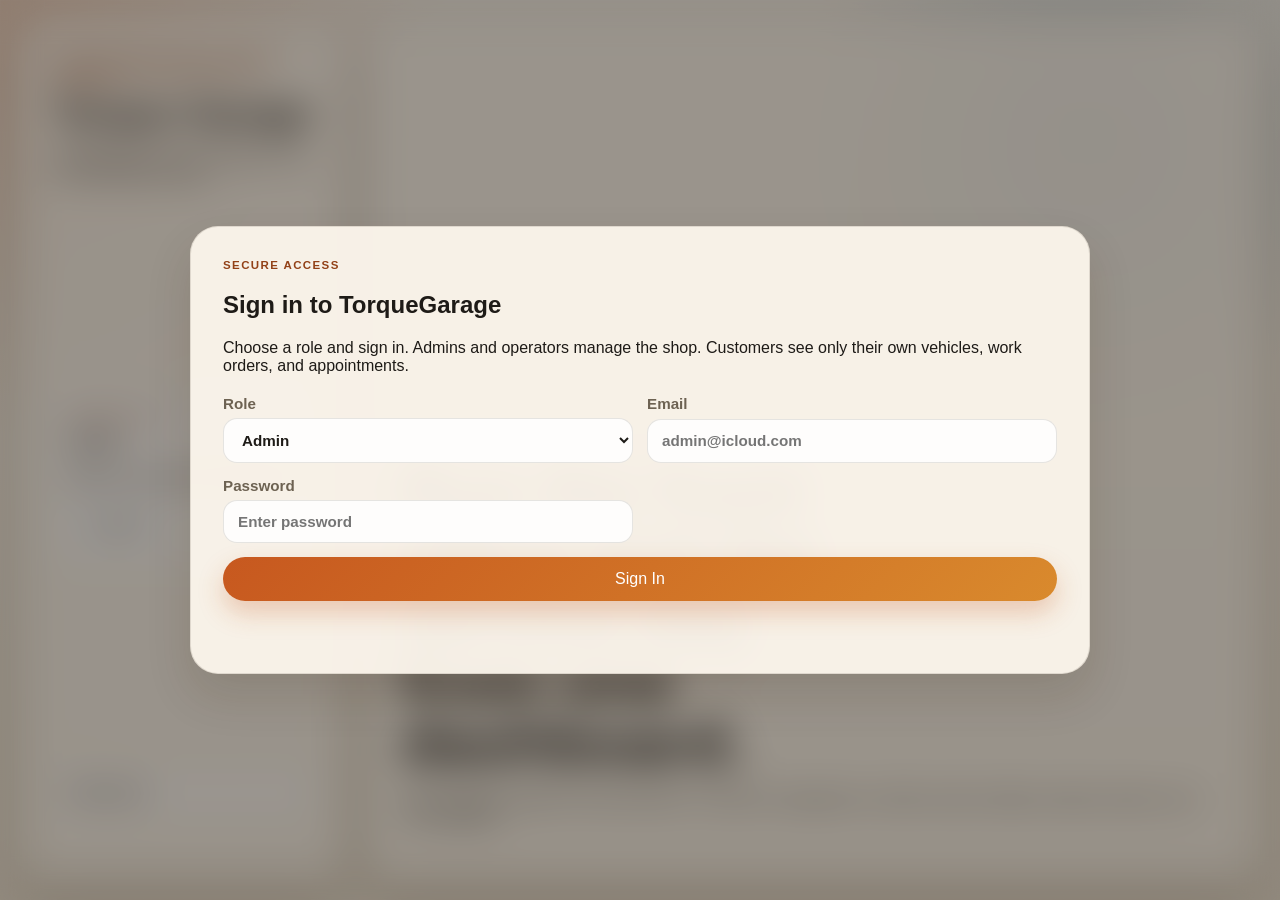
==== public/index.html @ d1257f47 "Initial commit" ====
<!DOCTYPE html>
<html lang="en">
<head>
  <!-- =============================
       DOCUMENT METADATA + STYLESHEET
       ============================= -->
  <meta charset="UTF-8">
  <meta name="viewport" content="width=device-width, initial-scale=1.0">
  <title>Torque Garage | Auto Repair Shop Manager</title>
  <link rel="stylesheet" href="style.css">
</head>
<body class="auth-locked">
  <!-- =============================
       LOGIN OVERLAY
       Shown before a session is active.
       ============================= -->
  <section class="login-shell" id="loginShell">
    <div class="login-card">
      <p class="eyebrow">Secure Access</p>
      <h2>Sign in to TorqueGarage</h2>
      <p>
        Choose a role and sign in. Admins and operators manage the shop. Customers see only their own vehicles, work orders, and appointments.
      </p>
      <form id="loginForm" class="form-grid login-form">
        <label>
          Role
          <select name="role" id="loginRole" required>
            <option value="admin">Admin</option>
            <option value="operator">Operator</option>
            <option value="customer">Customer</option>
          </select>
        </label>
        <label>
          Email
          <input name="email" type="email" placeholder="admin@icloud.com" required>
        </label>
        <label>
          Password
          <input name="password" type="password" placeholder="Enter password" required>
        </label>
        <button type="submit" class="primary-btn form-btn">Sign In</button>
      </form>
      <p id="loginMessage" class="login-message" aria-live="polite"></p>
    </div>
  </section>

  <!-- =============================
       MAIN APPLICATION SHELL
       Sidebar navigation + content panels.
       ============================= -->
  <div class="app-shell">
    <!-- =============================
         LEFT SIDEBAR
         Brand, session state, and role-aware nav.
         ============================= -->
    <aside class="sidebar">
      <div>
        <p class="eyebrow">Cloud-Based Vehicle Service Tracking and Diagnostics System</p>
        <h1>Torque Garage</h1>
        <p>A lightweight service operations hub for small repair shops.</p>
      </div>

      <div class="session-card">
        <p class="eyebrow">Signed in as</p>
        <strong id="sessionName">Guest</strong>
        <p id="sessionRole">No active session</p>
        <button type="button" id="logoutButton" class="secondary-btn">Log Out</button>
      </div>

      <nav class="sidebar-nav" aria-label="Primary">
        <a href="#dashboard">Dashboard</a>
        <a href="#customers" data-admin-role>Customers</a>
        <a href="#vehicles" data-admin-only>Vehicles</a>
        <a href="#inventory" data-admin-role>Inventory</a>
        <a href="#customer-portal" data-customer-only>My Portal</a>
      </nav>
    </aside>

    <!-- =============================
         MAIN DASHBOARD CONTENT
         Shared home area plus role-specific sections.
         ============================= -->
    <main class="main-content">
      <!-- =============================
           HERO / DASHBOARD OVERVIEW
           ============================= -->
      <section class="hero" id="dashboard">
        <div>
          <p class="eyebrow" id="heroEyebrow">Auto Repair Shop Management MVP</p>
          <h2 id="heroTitle">Run the front office and the service bay from one dashboard.</h2>
          <p id="heroCopy">
            This prototype supports local persistence, customer management, vehicle records, delete customer actions, and VIN validation.
          </p>
        </div>
        <div class="hero-actions" data-admin-only>
          <button type="button" class="primary-btn" data-action="seed">Reload Demo Data</button>
          <button type="button" class="secondary-btn" data-action="clear">Clear Saved Data</button>
        </div>
      </section>

      <!-- =============================
           ADMIN / STAFF METRICS
           High-level operational counters.
           ============================= -->
      <section class="metrics-grid" aria-label="Overview metrics" data-admin-only>
        <article class="metric-card">
          <p>Active Customers</p>
          <strong id="metricCustomers">0</strong>
        </article>
        <article class="metric-card">
          <p>Vehicles Tracked</p>
          <strong id="metricVehicles">0</strong>
        </article>
        <article class="metric-card">
          <p>Open Work Orders</p>
          <strong id="metricOpenOrders">0</strong>
        </article>
        <article class="metric-card">
          <p>Low Stock Parts</p>
          <strong id="metricLowStock">0</strong>
        </article>
      </section>

      <!-- =============================
           ADMIN SEARCH TOOLS
           Quick lookup for core records.
           ============================= -->
      <section class="panel-grid forms-layout" data-admin-role>
        <article class="panel">
          <div class="panel-heading">
            <p class="eyebrow">Search</p>
            <h3>Find customers, vehicles, and work orders</h3>
          </div>
          <form id="searchForm" class="form-grid">
            <label class="full-span">
              Search
              <input name="query" id="searchQueryField" type="search" placeholder="Search by customer, VIN, make, model, email, or work order service">
            </label>
          </form>
          <div id="searchResults" class="stack-list"></div>
        </article>
      </section>

      <!-- =============================
           CUSTOMER PORTAL
           Customer profile, vehicle, booking, and visit tracking.
           ============================= -->
      <section class="panel-grid forms-layout" data-customer-only id="customer-portal">
        <article class="panel">
          <div class="panel-heading">
            <p class="eyebrow">Customer Portal</p>
            <h3 id="portalTitle">My vehicles</h3>
          </div>
          <div id="customerSummary" class="stack-list"></div>
          <form id="customerPasswordForm" class="form-grid">
            <label>
              Current Password
              <input name="currentPassword" id="customerCurrentPassword" type="password" placeholder="Enter current password" required>
            </label>
            <label>
              New Password
              <input name="newPassword" id="customerNewPassword" type="password" placeholder="Enter new password" required>
            </label>
            <label class="full-span">
              Confirm New Password
              <input name="confirmPassword" id="customerConfirmPassword" type="password" placeholder="Confirm new password" required>
            </label>
            <p id="customerPasswordMessage" class="form-status full-span" aria-live="polite"></p>
            <button type="submit" class="primary-btn form-btn">Change Password</button>
          </form>
          <div id="customerVehicleList" class="stack-list"></div>
        </article>

        <article class="panel">
          <div class="panel-heading">
            <p class="eyebrow">Add Vehicle</p>
            <h3>Add your vehicle before booking</h3>
          </div>
          <form id="customerVehicleForm" class="form-grid" novalidate>
            <label>
              VIN
              <input
                name="vin"
                id="customerVehicleVin"
                type="text"
                placeholder="1HGCM82633A123456"
                maxlength="17"
                pattern="[A-HJ-NPR-Z0-9]{17}"
                required
              >
              <span id="customerVinValidationMessage" class="field-message" aria-live="polite"></span>
            </label>
            <label>
              Year
              <input name="year" id="customerVehicleYearField" type="number" min="1900" max="2099" placeholder="2020" required>
            </label>
            <label>
              Make
              <input name="make" id="customerVehicleMakeField" type="text" placeholder="Toyota" required>
            </label>
            <label>
              Model
              <input name="model" id="customerVehicleModelField" type="text" placeholder="Camry" required>
            </label>
            <label>
              Mileage
              <input name="mileage" id="customerVehicleMileageField" type="number" min="0" placeholder="42000" required>
            </label>
            <p id="customerVehicleFormMessage" class="form-status full-span" aria-live="polite"></p>
            <button type="submit" class="primary-btn form-btn">Save My Vehicle</button>
          </form>
        </article>

        <article class="panel">
          <div class="panel-heading">
            <p class="eyebrow">Book Appointment</p>
            <h3>Schedule your next visit</h3>
          </div>
          <form id="customerBookingForm" class="form-grid">
            <label>
              Vehicle
              <select name="vehicleId" id="customerBookingVehicleSelect" required></select>
            </label>
            <label>
              Service Type
              <select name="serviceType" id="customerBookingServiceSelect" required></select>
            </label>
            <label>
              Appointment Time
              <input name="appointmentAt" id="customerAppointmentAt" type="datetime-local" required>
            </label>
            <label class="full-span">
              Booking Note
              <input name="bookingNote" id="customerBookingNote" type="text" placeholder="Need shuttle ride or waiting room seating.">
            </label>
            <p id="customerBookingMessage" class="form-status full-span" aria-live="polite"></p>
            <button type="submit" class="primary-btn form-btn">Book Appointment</button>
          </form>
        </article>

        <article class="panel">
          <div class="panel-heading">
            <p class="eyebrow">Appointments</p>
            <h3 id="customerAppointmentsTitle">View upcoming visits</h3>
          </div>
          <div id="customerAppointmentList" class="stack-list"></div>
        </article>

        <article class="panel">
          <div class="panel-heading">
            <p class="eyebrow">Maintenance Checklist</p>
            <h3>Recommended next services</h3>
          </div>
          <div id="customerMaintenanceList" class="stack-list"></div>
        </article>
      </section>

      <!-- =============================
           CUSTOMER + VEHICLE MANAGEMENT
           Admin customer records and role-aware vehicle management.
           ============================= -->
      <section class="panel-grid forms-layout" data-admin-only>
        <article class="panel" id="customers" data-admin-role>
          <div class="panel-heading">
            <p class="eyebrow">Customers</p>
            <h3>Add a customer profile</h3>
          </div>
          <form id="customerForm" class="form-grid">
            <input type="hidden" name="id" id="customerIdField">
            <label>
              Full Name
              <input name="name" id="customerNameField" type="text" placeholder="First Last" required>
            </label>
            <label>
              Address
              <input name="address" id="customerAddressField" type="text" placeholder="123 Main St, Atlanta, GA" required>
            </label>
            <label>
              Phone
              <input name="phone" id="customerPhoneField" type="tel" placeholder="111-0101" required>
            </label>
            <label>
              Email
              <input name="email" id="customerEmailField" type="email" placeholder="@email.com" required>
            </label>
            <label>
              Loyalty Tier
              <select name="loyaltyTier" id="customerLoyaltyField">
                <option value="None">None</option>
                <option value="Silver">Silver</option>
                <option value="Gold">Gold</option>
                <option value="Fleet">Fleet</option>
              </select>
            </label>
            <p id="customerFormMessage" class="form-status full-span" aria-live="polite"></p>
            <div class="full-span hero-actions">
              <button type="submit" class="primary-btn" id="customerSubmitButton">Save Customer</button>
              <button type="button" class="secondary-btn" id="customerCancelButton" hidden>Cancel Edit</button>
            </div>
          </form>
          <div id="customerList" class="stack-list"></div>
        </article>

        <article class="panel" id="vehicles">
          <div class="panel-heading">
            <p class="eyebrow">Vehicles</p>
            <h3 id="vehiclesTitle">Register a vehicle</h3>
          </div>
          <div data-admin-role>
            <form id="vehicleForm" class="form-grid" novalidate>
              <input type="hidden" name="id" id="vehicleIdField">
              <label>
                Customer
                <select name="customerId" id="vehicleCustomerSelect" required></select>
              </label>
              <label>
                VIN
                <input
                  name="vin"
                  id="vehicleVin"
                  type="text"
                  placeholder="1HGCM82633A123456"
                  maxlength="17"
                  pattern="[A-HJ-NPR-Z0-9]{17}"
                  title="VIN must be 17 characters and cannot include I, O, or Q."
                  required
                >
                <span id="vinValidationMessage" class="field-message" aria-live="polite"></span>
              </label>
              <label>
                Year
                <input name="year" id="vehicleYearField" type="number" min="1900" max="2099" placeholder="2019" required>
              </label>
              <label>
                Make
                <input name="make" id="vehicleMakeField" type="text" placeholder="Honda" required>
              </label>
              <label>
                Model
                <input name="model" id="vehicleModelField" type="text" placeholder="Accord" required>
              </label>
              <label>
                Mileage
                <input name="mileage" id="vehicleMileageField" type="number" min="0" placeholder="64200" required>
              </label>
              <label>
                Warranty
                <input name="warranty" id="vehicleWarrantyField" type="text" placeholder="Powertrain until 80k miles">
              </label>
              <label class="full-span">
                Diagnostic Codes
                <input name="codes" id="vehicleCodesField" type="text" placeholder="P0420, P0302">
              </label>
              <p id="vehicleFormMessage" class="form-status full-span" aria-live="polite"></p>
              <div class="full-span hero-actions">
                <button type="submit" class="primary-btn" id="vehicleSubmitButton">Save Vehicle</button>
                <button type="button" class="secondary-btn" id="vehicleCancelButton" hidden>Cancel Edit</button>
              </div>
            </form>
          </div>
          <div id="vehicleList" class="stack-list"></div>
        </article>
      </section>

      <!-- =============================
           INVENTORY MANAGEMENT
           Admin-only parts catalog, stock, and pricing.
           ============================= -->
      <section class="panel-grid forms-layout" data-admin-role>
        <article class="panel" id="inventory">
          <div class="panel-heading">
            <p class="eyebrow">Inventory Management</p>
            <h3>Parts catalog and stock levels</h3>
          </div>
          <form id="inventoryForm" class="form-grid">
            <input type="hidden" name="id" id="inventoryIdField">
            <label>
              Part Name
              <input name="name" id="inventoryNameField" type="text" placeholder="Oil Filter" required>
            </label>
            <label>
              SKU
              <input name="sku" id="inventorySkuField" type="text" placeholder="OIL-118" required>
            </label>
            <label>
              Quantity
              <input name="quantity" id="inventoryQuantityField" type="number" min="0" placeholder="22" required>
            </label>
            <label>
              Reorder Threshold
              <input name="reorderPoint" id="inventoryReorderField" type="number" min="0" placeholder="10" required>
            </label>
            <label>
              Unit Cost
              <input name="price" id="inventoryPriceField" type="number" min="0" step="0.01" placeholder="11.50" required>
            </label>
            <p id="inventoryMessage" class="form-status full-span" aria-live="polite"></p>
            <div class="full-span hero-actions">
              <button type="submit" class="primary-btn" id="inventorySubmitButton">Save Part</button>
              <button type="button" class="secondary-btn" id="inventoryCancelButton" hidden>Cancel Edit</button>
            </div>
          </form>
          <div id="inventoryList" class="stack-list"></div>
        </article>
      </section>

      <section class="panel-grid forms-layout" data-admin-role>
        <article class="panel">
          <div class="panel-heading">
            <p class="eyebrow">Admin Status Board</p>
            <h3>Ongoing, pickup, completed, inventory</h3>
          </div>
          <div id="adminStatusBoard" class="stack-list"></div>
        </article>
      </section>

      <!-- =============================
           SERVICE OPERATIONS
           Appointment queue for admin and active jobs for operators.
           ============================= -->
      <section class="panel-grid forms-layout" data-admin-only id="service-ops">
        <article class="panel" data-admin-role>
          <div class="panel-heading">
            <div>
              <p class="eyebrow">Appointment Queue</p>
              <h3>Aappointment Update and Modify work order</h3>
            </div>
          </div>
          <div id="appointmentQueueList" class="stack-list"></div>
        </article>

        <article class="panel">
          <div class="panel-heading">
            <div>
              <p class="eyebrow">Operator Jobs</p>
              <h3>Start work and send completed jobs to admin</h3>
            </div>
          </div>
          <div id="operatorJobList" class="stack-list"></div>
        </article>
      </section>
    </main>
  </div>

  <!-- =============================
       APPLICATION LOGIC
       All interactive behavior lives in script.js.
       ============================= -->
  <script src="script.js"></script>
</body>
</html>
---- public/style.css ----
/* =============================
   DESIGN TOKENS
   Core color palette, shadows, and radii used across the app.
   ============================= */
:root {
      --bg: #f3ede2;
      --bg-strong: #fff9ef;
      --panel: rgba(255, 249, 239, 0.78);
      --panel-border: rgba(48, 41, 29, 0.12);
      --text: #1e1b17;
      --muted: #6d6252;
      --accent: #c7581f;
      --accent-dark: #924117;
      --blue: #1f5f8f;
      --green: #237a57;
      --red: #a03d33;
      --shadow: 0 22px 45px rgba(57, 38, 14, 0.14);
      --radius-lg: 28px;
      --radius-md: 18px;
      --radius-sm: 12px;
}

/* =============================
   GLOBAL RESET + DOCUMENT DEFAULTS
   Normalizes box sizing and sets the base page behavior.
   ============================= */
* {
  box-sizing: border-box;
}

    html {
      scroll-behavior: smooth;
    }

body {
      margin: 0;
      min-height: 100vh;
      font-family: "Avenir Next", "Segoe UI", sans-serif;
      color: var(--text);
      background:
        radial-gradient(circle at top left, rgba(199, 88, 31, 0.22), transparent 28%),
        radial-gradient(circle at 85% 15%, rgba(31, 95, 143, 0.18), transparent 22%),
        linear-gradient(180deg, #f7f1e7 0%, #efe5d4 100%);
}

/* =============================
   AUTHENTICATION STATE MODIFIERS
   Control whether the app is blurred or the login overlay is hidden.
   ============================= */
body.auth-locked .app-shell {
      filter: blur(8px);
      pointer-events: none;
      user-select: none;
    }

    body.auth-ready .login-shell {
      display: none;
    }

body::before {
      content: "";
      position: fixed;
      inset: 0;
      pointer-events: none;
      background-image:
        linear-gradient(rgba(255, 255, 255, 0.18) 1px, transparent 1px),
        linear-gradient(90deg, rgba(255, 255, 255, 0.18) 1px, transparent 1px);
      background-size: 44px 44px;
      mask-image: linear-gradient(180deg, rgba(0, 0, 0, 0.32), transparent 85%);
}

/* =============================
   APP LAYOUT SHELL
   Two-column desktop layout for sidebar + main content.
   ============================= */
.app-shell {
      display: grid;
      grid-template-columns: 320px 1fr;
      gap: 24px;
      padding: 24px;
}

/* =============================
   LOGIN OVERLAY
   Full-screen entry state shown before authentication succeeds.
   ============================= */
.login-shell {
      position: fixed;
      inset: 0;
      z-index: 20;
      display: grid;
      place-items: center;
      padding: 24px;
      background: rgba(17, 13, 8, 0.42);
      backdrop-filter: blur(18px);
}

.login-card {
      width: min(900px, 100%);
      padding: 32px;
      border-radius: var(--radius-lg);
      background: rgba(255, 249, 239, 0.92);
      border: 1px solid var(--panel-border);
      box-shadow: var(--shadow);
}

/* Login-specific spacing and feedback messaging. */
.login-form {
      margin-top: 20px;
    }

.login-message {
      min-height: 1.4rem;
      margin: 10px 0 0;
      color: var(--accent-dark);
      font-weight: 600;
}

/* =============================
   CORE PANEL SURFACES
   Shared frosted-glass treatment for major containers.
   ============================= */
.sidebar,
.panel,
.hero,
    .metric-card {
      backdrop-filter: blur(16px);
      background: var(--panel);
      border: 1px solid var(--panel-border);
      box-shadow: var(--shadow);
}

/* =============================
   SIDEBAR
   Persistent brand, session details, and primary navigation.
   ============================= */
.sidebar {
      position: sticky;
      top: 24px;
      align-self: start;
      min-height: calc(100vh - 48px);
      display: flex;
      flex-direction: column;
      justify-content: space-between;
      padding: 28px;
      border-radius: var(--radius-lg);
}

/* Small uppercase section labels used throughout the UI. */
.eyebrow {
      margin: 0 0 8px;
      text-transform: uppercase;
      letter-spacing: 0.12em;
      font-size: 0.72rem;
      color: var(--accent-dark);
      font-weight: 700;
}

/* Shared heading typography for branded dashboard sections. */
.sidebar h1,
.hero h2,
.panel h3,
    .list-card h4 {
      margin: 0;
      font-family: "Trebuchet MS", "Avenir Next Condensed", sans-serif;
}

.sidebar h1 {
      font-size: 2.3rem;
      line-height: 0.95;
}

/* Muted secondary body copy in the sidebar and supporting text blocks. */
.sidebar-copy {
      color: var(--muted);
      margin: 14px 0 0;
      max-width: 18rem;
}

/* Session summary card displayed under the brand block. */
.session-card {
      margin-top: 20px;
      padding: 16px;
      border-radius: var(--radius-md);
      background: rgba(255, 255, 255, 0.48);
      border: 1px solid rgba(48, 41, 29, 0.08);
}

.session-card strong {
      display: block;
      font-family: "Trebuchet MS", "Avenir Next Condensed", sans-serif;
      font-size: 1.1rem;
}

.logout-btn {
      width: 100%;
      margin-top: 12px;
}

/* Navigation chip list for role-aware sidebar links. */
.sidebar-nav {
      display: grid;
      gap: 10px;
      margin: 32px 0;
}

.sidebar-nav a {
      color: var(--text);
      text-decoration: none;
      padding: 12px 14px;
      border-radius: 999px;
      background: rgba(255, 255, 255, 0.48);
      border: 1px solid rgba(48, 41, 29, 0.08);
      transition: transform 180ms ease, background 180ms ease;
}

.sidebar-nav a:hover,
.sidebar-nav a:focus-visible {
      transform: translateX(5px);
      background: rgba(199, 88, 31, 0.12);
}

/* =============================
   MAIN CONTENT + HERO
   Dashboard intro area and call-to-action controls.
   ============================= */
.main-content {
      display: grid;
      gap: 24px;
}

.hero {
      display: flex;
      justify-content: space-between;
      gap: 24px;
      align-items: end;
      padding: 32px;
      border-radius: var(--radius-lg);
}

.hero h2 {
      font-size: clamp(2rem, 5vw, 4rem);
      line-height: 0.98;
      max-width: 12ch;
}

.hero-copy {
      max-width: 56ch;
      color: var(--muted);
      margin: 14px 0 0;
      font-size: 1.05rem;
}

.hero-actions {
      display: flex;
      flex-wrap: wrap;
      gap: 12px;
}

/* Ensure form controls inherit the same typography as the surrounding UI. */
button,
input,
    textarea,
    select {
      font: inherit;
}

/* =============================
   BUTTON SYSTEM
   Primary, secondary, and danger actions.
   ============================= */
.primary-btn,
.secondary-btn,
    .danger-btn {
      border: 0;
      border-radius: 999px;
      padding: 13px 18px;
      cursor: pointer;
      transition: transform 180ms ease, box-shadow 180ms ease, background 180ms ease;
}

.primary-btn {
      background: linear-gradient(135deg, var(--accent), #d98a2d);
      color: white;
      box-shadow: 0 12px 26px rgba(199, 88, 31, 0.28);
}

.secondary-btn {
      background: rgba(255, 255, 255, 0.65);
      color: var(--text);
      border: 1px solid rgba(48, 41, 29, 0.1);
}

.danger-btn {
      background: rgba(160, 61, 51, 0.12);
      color: var(--red);
      border: 1px solid rgba(160, 61, 51, 0.16);
}

.primary-btn:hover,
    .secondary-btn:hover,
    .danger-btn:hover,
    .primary-btn:focus-visible,
    .secondary-btn:focus-visible,
    .danger-btn:focus-visible {
      transform: translateY(-2px);
}

/* =============================
   GRID LAYOUTS
   Shared grid patterns for metrics, forms, and multi-panel sections.
   ============================= */
.metrics-grid,
.panel-grid {
      display: grid;
      gap: 20px;
}

.metrics-grid {
      grid-template-columns: repeat(4, minmax(0, 1fr));
}

/* Metric cards used for top-line admin dashboard numbers. */
.metric-card {
      padding: 22px;
      border-radius: var(--radius-md);
      display: grid;
      gap: 8px;
}

.metric-card p,
    .list-card p,
    .stack-meta,
    .empty-state,
    label,
    .field-message {
      color: var(--muted);
}

.metric-card strong {
      font-family: "Space Grotesk", sans-serif;
      font-size: 2.25rem;
}

.panel-grid {
      grid-template-columns: repeat(2, minmax(0, 1fr));
}

.forms-layout .panel {
      min-height: 100%;
}

/* Base panel container used for each dashboard module. */
.panel {
      padding: 24px;
      border-radius: var(--radius-lg);
}

.panel-heading {
      display: flex;
      justify-content: space-between;
      align-items: start;
      margin-bottom: 18px;
}

.panel h3 {
      font-size: 1.5rem;
}

/* Two-column form grid used in most CRUD forms. */
.form-grid {
      display: grid;
      grid-template-columns: repeat(2, minmax(0, 1fr));
      gap: 14px;
      margin-bottom: 18px;
}

/* Label stack keeps field title and control aligned vertically. */
label {
      display: grid;
      gap: 6px;
      font-size: 0.95rem;
      font-weight: 600;
}

input,
textarea,
select {
      width: 100%;
      border-radius: 14px;
      border: 1px solid rgba(48, 41, 29, 0.12);
      background: rgba(255, 255, 255, 0.88);
      padding: 12px 14px;
      color: var(--text);
}

/* Focus styling to make active fields obvious without harsh outlines. */
input:focus,
textarea:focus,
    select:focus {
      outline: 2px solid rgba(199, 88, 31, 0.28);
      border-color: rgba(199, 88, 31, 0.4);
}

/* Invalid state used by VIN and mileage validation. */
input.is-invalid {
      border-color: rgba(160, 61, 51, 0.55);
      box-shadow: 0 0 0 3px rgba(160, 61, 51, 0.12);
}

/* Inline validation and helper text under fields or forms. */
.field-message {
      min-height: 1.25rem;
      font-size: 0.9rem;
      font-weight: 600;
      color: var(--red);
}

.form-status {
      min-height: 1.25rem;
      margin: -4px 0 8px;
      font-size: 0.92rem;
      font-weight: 600;
      color: var(--accent-dark);
}

/* Utility helpers for full-width fields and buttons inside grid forms. */
.full-span,
.form-btn {
      grid-column: 1 / -1;
}

/* =============================
   LISTS, CARDS, AND STATUS PILLS
   Reusable record display styles for customers, vehicles, inventory, and jobs.
   ============================= */
.stack-list {
      display: grid;
      gap: 12px;
}

.list-card {
      position: relative;
      overflow: hidden;
      border-radius: var(--radius-md);
      padding: 18px;
      background: rgba(255, 255, 255, 0.58);
      border: 1px solid rgba(48, 41, 29, 0.08);
}

.list-card::after {
      content: "";
      position: absolute;
      inset: auto -40px -40px auto;
      width: 110px;
      height: 110px;
      border-radius: 50%;
      background: radial-gradient(circle, rgba(199, 88, 31, 0.14), transparent 65%);
}

.list-card h4 {
      font-size: 1.1rem;
      margin-bottom: 6px;
}

/* Flexible row for compact metadata pills. */
.stack-meta {
      display: flex;
      flex-wrap: wrap;
      gap: 10px;
      margin: 8px 0 0;
      font-size: 0.94rem;
}

/* Rounded status/value chip used across cards and dashboards. */
.pill {
      display: inline-flex;
      align-items: center;
      gap: 6px;
      padding: 6px 10px;
      border-radius: 999px;
      background: rgba(30, 27, 23, 0.06);
}

/* Inline action row inside list cards. */
.list-actions {
      display: flex;
      gap: 10px;
      margin-top: 12px;
}

/* Empty-state treatment for blank lists or unsupported states. */
.empty-state {
      padding: 16px;
      border-radius: var(--radius-md);
      background: rgba(255, 255, 255, 0.44);
      border: 1px dashed rgba(48, 41, 29, 0.14);
}

/* Subsection title used inside a larger card, such as bay/operator grouping. */
.subsection-heading {
      margin: 18px 0 10px;
      font-size: 0.95rem;
      font-weight: 700;
      color: var(--text);
}

[hidden] {
  display: none !important;
}

/* =============================
   RESPONSIVE ADJUSTMENTS
   Collapse the desktop grid into a single-column mobile-friendly layout.
   ============================= */
@media (max-width: 1180px) {
      .app-shell,
      .metrics-grid,
      .panel-grid {
        grid-template-columns: 1fr;
      }

      .sidebar {
        position: static;
        min-height: auto;
      }

      .hero {
        flex-direction: column;
        align-items: start;
      }
}

@media (max-width: 720px) {
      .app-shell {
        padding: 16px;
      }

      .sidebar,
      .hero,
      .panel,
      .login-card {
        padding: 20px;
      }

      .form-grid {
        grid-template-columns: 1fr;
      }

      .hero h2 {
        max-width: none;
      }
    }
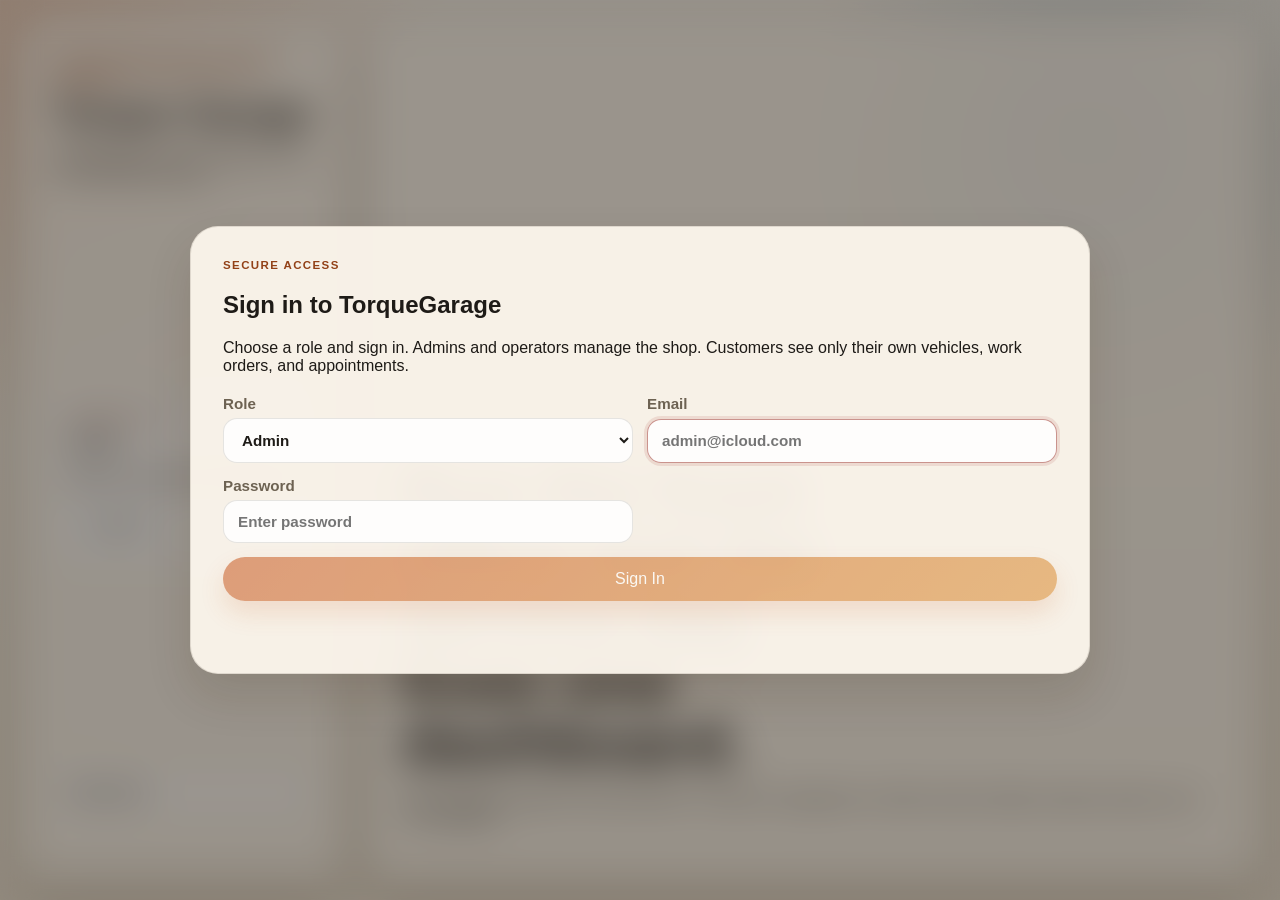
==== commit 18f30536: "Add form validation and submit state handling" ====
--- a/public/index.html
+++ b/public/index.html
@@ -32,13 +32,13 @@
         </label>
         <label>
           Email
-          <input name="email" type="email" placeholder="admin@icloud.com" required>
+          <input name="email" id="loginEmailField" type="email" placeholder="admin@icloud.com" required>
         </label>
         <label>
           Password
-          <input name="password" type="password" placeholder="Enter password" required>
+          <input name="password" id="loginPasswordField" type="password" placeholder="Enter password" required>
         </label>
-        <button type="submit" class="primary-btn form-btn">Sign In</button>
+        <button type="submit" class="primary-btn form-btn" id="loginSubmitButton">Sign In</button>
       </form>
       <p id="loginMessage" class="login-message" aria-live="polite"></p>
     </div>
@@ -70,8 +70,11 @@
       <nav class="sidebar-nav" aria-label="Primary">
         <a href="#dashboard">Dashboard</a>
         <a href="#customers" data-admin-role>Customers</a>
+        <a href="#operators" data-admin-role>Operators</a>
         <a href="#vehicles" data-admin-only>Vehicles</a>
         <a href="#inventory" data-admin-role>Inventory</a>
+        <a href="#adminStatusBoard" data-admin-role>Status Board</a>
+        <a href="#service-ops" data-admin-role>Appoinment Queue</a>
         <a href="#customer-portal" data-customer-only>My Portal</a>
       </nav>
     </aside>
@@ -139,6 +142,14 @@
           </form>
           <div id="searchResults" class="stack-list"></div>
         </article>
+
+        <article class="panel">
+          <div class="panel-heading">
+            <p class="eyebrow">Admin Status Board</p>
+            <h3>Ongoing, pickup, completed, inventory</h3>
+          </div>
+          <div id="adminStatusBoard" class="stack-list"></div>
+        </article>
       </section>
 
       <!-- =============================
@@ -166,7 +177,7 @@
               <input name="confirmPassword" id="customerConfirmPassword" type="password" placeholder="Confirm new password" required>
             </label>
             <p id="customerPasswordMessage" class="form-status full-span" aria-live="polite"></p>
-            <button type="submit" class="primary-btn form-btn">Change Password</button>
+            <button type="submit" class="primary-btn form-btn" id="customerPasswordSubmitButton">Change Password</button>
           </form>
           <div id="customerVehicleList" class="stack-list"></div>
         </article>
@@ -207,7 +218,7 @@
               <input name="mileage" id="customerVehicleMileageField" type="number" min="0" placeholder="42000" required>
             </label>
             <p id="customerVehicleFormMessage" class="form-status full-span" aria-live="polite"></p>
-            <button type="submit" class="primary-btn form-btn">Save My Vehicle</button>
+            <button type="submit" class="primary-btn form-btn" id="customerVehicleSubmitButton">Save My Vehicle</button>
           </form>
         </article>
 
@@ -234,7 +245,7 @@
               <input name="bookingNote" id="customerBookingNote" type="text" placeholder="Need shuttle ride or waiting room seating.">
             </label>
             <p id="customerBookingMessage" class="form-status full-span" aria-live="polite"></p>
-            <button type="submit" class="primary-btn form-btn">Book Appointment</button>
+            <button type="submit" class="primary-btn form-btn" id="customerBookingSubmitButton">Book Appointment</button>
           </form>
         </article>
 
@@ -301,6 +312,32 @@
           <div id="customerList" class="stack-list"></div>
         </article>
 
+        <article class="panel" id="operators" data-admin-role>
+          <div class="panel-heading">
+            <p class="eyebrow">Operators</p>
+            <h3>Manage operator accounts</h3>
+          </div>
+          <form id="operatorForm" class="form-grid">
+            <input type="hidden" name="id" id="operatorIdField">
+            <label>
+              Full Name
+              <input name="name" id="operatorNameField" type="text" placeholder="Alex Rivera" required>
+            </label>
+            <label>
+              Email
+              <input name="email" id="operatorEmailField" type="email" placeholder="alex.rivera@icloud.com" required>
+            </label>
+            <p id="operatorFormMessage" class="form-status full-span" aria-live="polite"></p>
+            <div class="full-span hero-actions">
+              <button type="submit" class="primary-btn" id="operatorSubmitButton">Save Operator</button>
+              <button type="button" class="secondary-btn" id="operatorCancelButton" hidden>Cancel Edit</button>
+            </div>
+          </form>
+          <div id="operatorList" class="stack-list"></div>
+        </article>
+      </section>
+
+      <section class="panel-grid forms-layout" data-admin-only>
         <article class="panel" id="vehicles">
           <div class="panel-heading">
             <p class="eyebrow">Vehicles</p>
@@ -360,13 +397,7 @@
           </div>
           <div id="vehicleList" class="stack-list"></div>
         </article>
-      </section>
-
-      <!-- =============================
-           INVENTORY MANAGEMENT
-           Admin-only parts catalog, stock, and pricing.
-           ============================= -->
-      <section class="panel-grid forms-layout" data-admin-role>
+
         <article class="panel" id="inventory">
           <div class="panel-heading">
             <p class="eyebrow">Inventory Management</p>
@@ -401,16 +432,6 @@
             </div>
           </form>
           <div id="inventoryList" class="stack-list"></div>
-        </article>
-      </section>
-
-      <section class="panel-grid forms-layout" data-admin-role>
-        <article class="panel">
-          <div class="panel-heading">
-            <p class="eyebrow">Admin Status Board</p>
-            <h3>Ongoing, pickup, completed, inventory</h3>
-          </div>
-          <div id="adminStatusBoard" class="stack-list"></div>
         </article>
       </section>
 
@@ -422,8 +443,41 @@
         <article class="panel" data-admin-role>
           <div class="panel-heading">
             <div>
+              <p class="eyebrow">Admin Booking</p>
+              <h3>Book an appointment for a customer</h3>
+            </div>
+          </div>
+          <form id="adminBookingForm" class="form-grid">
+            <label>
+              Customer
+              <select name="customerId" id="adminBookingCustomerSelect" required></select>
+            </label>
+            <label>
+              Vehicle
+              <select name="vehicleId" id="adminBookingVehicleSelect" required></select>
+            </label>
+            <label>
+              Service Type
+              <select name="serviceType" id="adminBookingServiceSelect" required></select>
+            </label>
+            <label>
+              Appointment Time
+              <input name="appointmentAt" id="adminAppointmentAt" type="datetime-local" required>
+            </label>
+            <label class="full-span">
+              Booking Note
+              <input name="bookingNote" type="text" placeholder="Customer requested waiting room seating or drop-off instructions.">
+            </label>
+            <p id="adminBookingMessage" class="form-status full-span" aria-live="polite"></p>
+            <button type="submit" class="primary-btn form-btn" id="adminBookingSubmitButton">Book Appointment</button>
+          </form>
+        </article>
+
+        <article class="panel" data-admin-role>
+          <div class="panel-heading">
+            <div>
               <p class="eyebrow">Appointment Queue</p>
-              <h3>Aappointment Update and Modify work order</h3>
+              <h3>Appointment update and modify work order</h3>
             </div>
           </div>
           <div id="appointmentQueueList" class="stack-list"></div>
@@ -437,6 +491,51 @@
             </div>
           </div>
           <div id="operatorJobList" class="stack-list"></div>
+        </article>
+
+        <article class="panel" data-admin-role>
+          <div class="panel-heading">
+            <div>
+              <p class="eyebrow">Invoice Checkout</p>
+              <h3>Collect payment before completing pickup</h3>
+            </div>
+          </div>
+          <form id="invoiceForm" class="form-grid">
+            <input type="hidden" name="workOrderId" id="invoiceWorkOrderIdField">
+            <div id="invoiceSummary" class="stack-list full-span">
+              <article class="empty-state">Select a verified or ready-for-pickup work order to prepare the invoice.</article>
+            </div>
+            <label>
+              Labor Cost
+              <input name="laborCost" id="invoiceLaborCostField" type="number" min="0" step="0.01" placeholder="120.00">
+            </label>
+            <label>
+              Other Charges
+              <input name="otherCost" id="invoiceOtherCostField" type="number" min="0" step="0.01" placeholder="15.00">
+            </label>
+            <label class="full-span">
+              Other Charges Note
+              <input name="otherDescription" id="invoiceOtherDescriptionField" type="text" placeholder="Environmental fee, shop supplies, towing, or misc.">
+            </label>
+            <label>
+              Material / Inventory Item
+              <select id="invoiceMaterialSelect"></select>
+            </label>
+            <label>
+              Quantity
+              <input id="invoiceMaterialQuantityField" type="number" min="1" step="1" value="1">
+            </label>
+            <div class="full-span hero-actions">
+              <button type="button" class="secondary-btn" id="invoiceAddMaterialButton">Add Material</button>
+            </div>
+            <div id="invoiceMaterialList" class="stack-list full-span"></div>
+            <div id="invoiceTotals" class="stack-list full-span"></div>
+            <p id="invoiceMessage" class="form-status full-span" aria-live="polite"></p>
+            <div class="full-span hero-actions">
+              <button type="submit" class="primary-btn" id="invoiceSaveButton">Save Invoice</button>
+              <button type="button" class="secondary-btn" id="invoiceMarkPaidButton">Mark Paid</button>
+            </div>
+          </form>
         </article>
       </section>
     </main>
--- a/public/style.css
+++ b/public/style.css
@@ -306,6 +306,14 @@
       transform: translateY(-2px);
 }
 
+.primary-btn:disabled,
+    .secondary-btn:disabled,
+    .danger-btn:disabled {
+      opacity: 0.55;
+      cursor: not-allowed;
+      transform: none;
+}
+
 /* =============================
    GRID LAYOUTS
    Shared grid patterns for metrics, forms, and multi-panel sections.
